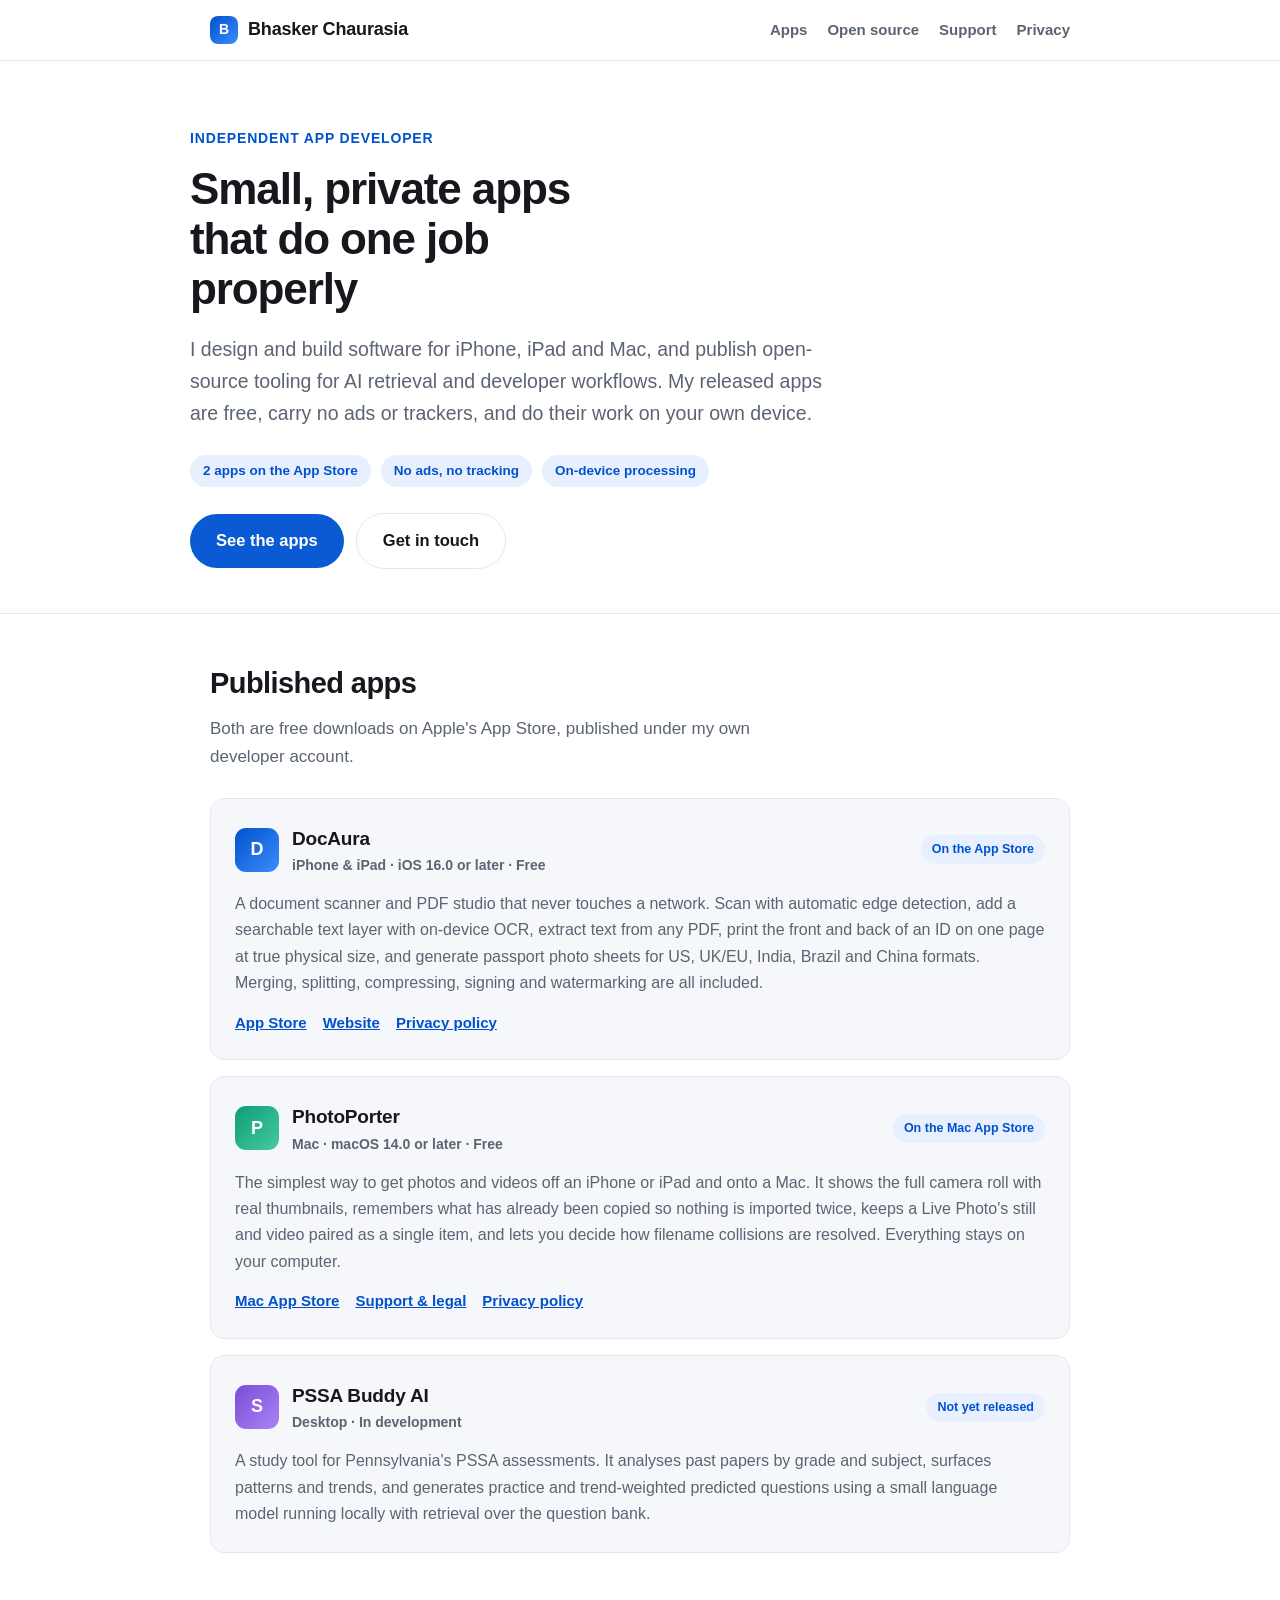
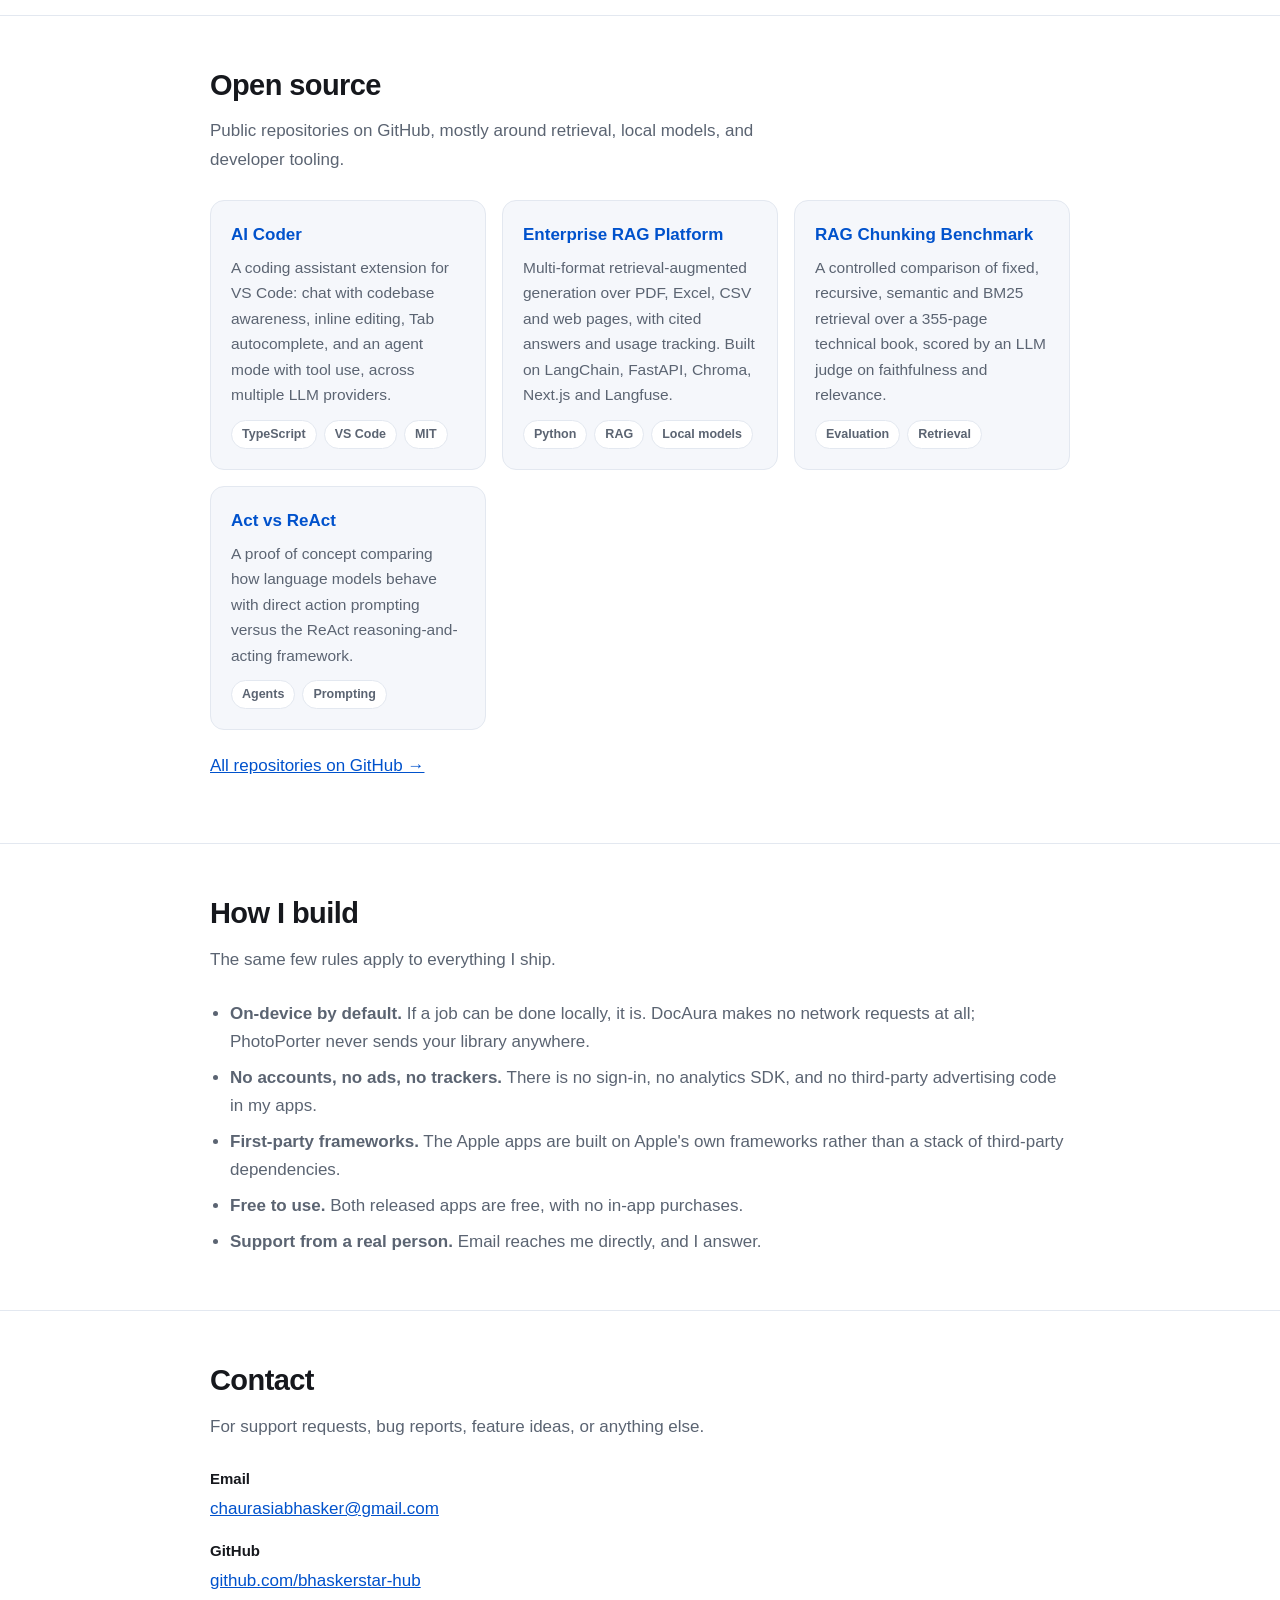
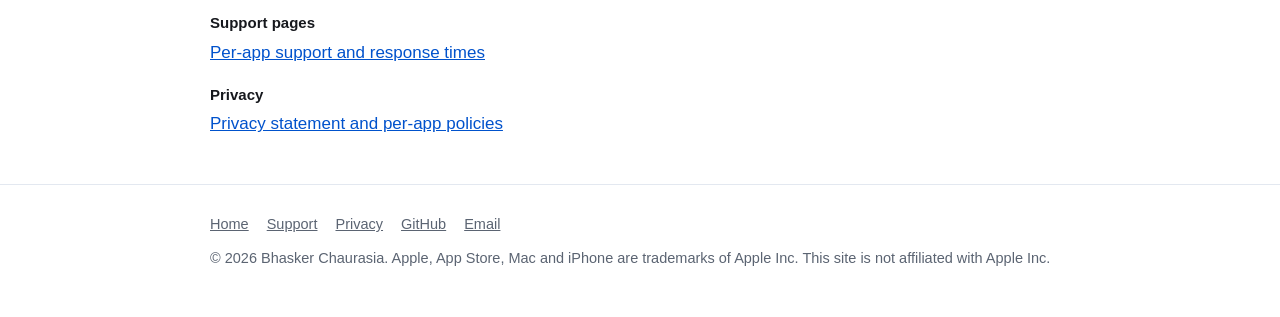
==== index.html @ 15422fc3 "Developer site: apps, open source, support and privacy" ====
<!DOCTYPE html>
<html lang="en">
<head>
<meta charset="utf-8">
<meta name="viewport" content="width=device-width, initial-scale=1">
<title>Bhasker Chaurasia — App Developer</title>
<meta name="description" content="Independent app developer. I build privacy-first, offline-first apps for iPhone, iPad and Mac — including DocAura and PhotoPorter — plus open-source AI and retrieval tooling.">
<link rel="canonical" href="https://bhaskerstar-hub.github.io/">
<meta name="theme-color" content="#0052cc">

<meta property="og:type" content="website">
<meta property="og:site_name" content="Bhasker Chaurasia">
<meta property="og:title" content="Bhasker Chaurasia — App Developer">
<meta property="og:description" content="Privacy-first, offline-first apps for iPhone, iPad and Mac, plus open-source AI and retrieval tooling.">
<meta property="og:url" content="https://bhaskerstar-hub.github.io/">
<meta name="twitter:card" content="summary">

<link rel="stylesheet" href="style.css">

<script type="application/ld+json">
{
  "@context": "https://schema.org",
  "@type": "Person",
  "name": "Bhasker Chaurasia",
  "url": "https://bhaskerstar-hub.github.io/",
  "email": "mailto:chaurasiabhasker@gmail.com",
  "jobTitle": "Independent App Developer",
  "sameAs": ["https://github.com/bhaskerstar-hub"],
  "owns": [
    { "@type": "SoftwareApplication", "name": "DocAura", "operatingSystem": "iOS 16.0 or later", "applicationCategory": "ProductivityApplication", "url": "https://apps.apple.com/app/id6792424481" },
    { "@type": "SoftwareApplication", "name": "PhotoPorter", "operatingSystem": "macOS 14.0 or later", "applicationCategory": "UtilitiesApplication", "url": "https://apps.apple.com/app/id6794421732" }
  ]
}
</script>
</head>
<body>

<header class="site">
  <div class="wrap">
    <a class="brand" href="./"><span class="mark">B</span> Bhasker Chaurasia</a>
    <nav class="site">
      <a href="#apps">Apps</a>
      <a href="#opensource">Open source</a>
      <a href="support.html">Support</a>
      <a href="privacy.html">Privacy</a>
    </nav>
  </div>
</header>

<main>

<div class="hero wrap">
  <p class="eyebrow">Independent app developer</p>
  <h1>Small, private apps that do one job properly</h1>
  <p class="lede">
    I design and build software for iPhone, iPad and Mac, and publish open-source
    tooling for AI retrieval and developer workflows. My released apps are free,
    carry no ads or trackers, and do their work on your own device.
  </p>
  <div class="badges">
    <span class="badge">2 apps on the App Store</span>
    <span class="badge">No ads, no tracking</span>
    <span class="badge">On-device processing</span>
  </div>
  <div class="cta-row">
    <a class="cta" href="#apps">See the apps</a>
    <a class="cta ghost" href="mailto:chaurasiabhasker@gmail.com">Get in touch</a>
  </div>
</div>

<section id="apps">
  <div class="wrap">
    <h2>Published apps</h2>
    <p class="sub">Both are free downloads on Apple's App Store, published under my own developer account.</p>

    <div class="app">
      <div class="app-head">
        <span class="app-icon doc">D</span>
        <div>
          <h3>DocAura</h3>
          <div class="platform">iPhone &amp; iPad · iOS 16.0 or later · Free</div>
        </div>
        <span class="status">On the App Store</span>
      </div>
      <p>
        A document scanner and PDF studio that never touches a network. Scan with automatic
        edge detection, add a searchable text layer with on-device OCR, extract text from any
        PDF, print the front and back of an ID on one page at true physical size, and generate
        passport photo sheets for US, UK/EU, India, Brazil and China formats. Merging,
        splitting, compressing, signing and watermarking are all included.
      </p>
      <div class="links">
        <a href="https://apps.apple.com/app/id6792424481">App Store</a>
        <a href="https://bhaskerstar-hub.github.io/docaura/">Website</a>
        <a href="https://bhaskerstar-hub.github.io/docaura/privacy.html">Privacy policy</a>
      </div>
    </div>

    <div class="app">
      <div class="app-head">
        <span class="app-icon pp">P</span>
        <div>
          <h3>PhotoPorter</h3>
          <div class="platform">Mac · macOS 14.0 or later · Free</div>
        </div>
        <span class="status">On the Mac App Store</span>
      </div>
      <p>
        The simplest way to get photos and videos off an iPhone or iPad and onto a Mac.
        It shows the full camera roll with real thumbnails, remembers what has already been
        copied so nothing is imported twice, keeps a Live Photo's still and video paired as a
        single item, and lets you decide how filename collisions are resolved. Everything
        stays on your computer.
      </p>
      <div class="links">
        <a href="https://apps.apple.com/app/id6794421732">Mac App Store</a>
        <a href="https://bhaskerstar-hub.github.io/photoporter-legal/">Support &amp; legal</a>
        <a href="https://bhaskerstar-hub.github.io/photoporter-legal/privacy.html">Privacy policy</a>
      </div>
    </div>

    <div class="app">
      <div class="app-head">
        <span class="app-icon pssa">S</span>
        <div>
          <h3>PSSA Buddy AI</h3>
          <div class="platform">Desktop · In development</div>
        </div>
        <span class="status">Not yet released</span>
      </div>
      <p>
        A study tool for Pennsylvania's PSSA assessments. It analyses past papers by grade and
        subject, surfaces patterns and trends, and generates practice and trend-weighted
        predicted questions using a small language model running locally with retrieval over
        the question bank.
      </p>
    </div>
  </div>
</section>

<section id="opensource">
  <div class="wrap">
    <h2>Open source</h2>
    <p class="sub">Public repositories on GitHub, mostly around retrieval, local models, and developer tooling.</p>
    <div class="grid">
      <div class="card">
        <h3><a href="https://github.com/bhaskerstar-hub/ai-coder">AI Coder</a></h3>
        <p>A coding assistant extension for VS Code: chat with codebase awareness, inline editing, Tab autocomplete, and an agent mode with tool use, across multiple LLM providers.</p>
        <div class="tags"><span class="tag">TypeScript</span><span class="tag">VS Code</span><span class="tag">MIT</span></div>
      </div>
      <div class="card">
        <h3><a href="https://github.com/bhaskerstar-hub/localLLM-RAG-NoAPIKeys">Enterprise RAG Platform</a></h3>
        <p>Multi-format retrieval-augmented generation over PDF, Excel, CSV and web pages, with cited answers and usage tracking. Built on LangChain, FastAPI, Chroma, Next.js and Langfuse.</p>
        <div class="tags"><span class="tag">Python</span><span class="tag">RAG</span><span class="tag">Local models</span></div>
      </div>
      <div class="card">
        <h3><a href="https://github.com/bhaskerstar-hub/chunking">RAG Chunking Benchmark</a></h3>
        <p>A controlled comparison of fixed, recursive, semantic and BM25 retrieval over a 355-page technical book, scored by an LLM judge on faithfulness and relevance.</p>
        <div class="tags"><span class="tag">Evaluation</span><span class="tag">Retrieval</span></div>
      </div>
      <div class="card">
        <h3><a href="https://github.com/bhaskerstar-hub/act-Vs-reAct-llms">Act vs ReAct</a></h3>
        <p>A proof of concept comparing how language models behave with direct action prompting versus the ReAct reasoning-and-acting framework.</p>
        <div class="tags"><span class="tag">Agents</span><span class="tag">Prompting</span></div>
      </div>
    </div>
    <p style="margin-top:22px"><a href="https://github.com/bhaskerstar-hub">All repositories on GitHub →</a></p>
  </div>
</section>

<section id="approach">
  <div class="wrap">
    <h2>How I build</h2>
    <p class="sub">The same few rules apply to everything I ship.</p>
    <ul class="plain">
      <li><strong>On-device by default.</strong> If a job can be done locally, it is. DocAura makes no network requests at all; PhotoPorter never sends your library anywhere.</li>
      <li><strong>No accounts, no ads, no trackers.</strong> There is no sign-in, no analytics SDK, and no third-party advertising code in my apps.</li>
      <li><strong>First-party frameworks.</strong> The Apple apps are built on Apple's own frameworks rather than a stack of third-party dependencies.</li>
      <li><strong>Free to use.</strong> Both released apps are free, with no in-app purchases.</li>
      <li><strong>Support from a real person.</strong> Email reaches me directly, and I answer.</li>
    </ul>
  </div>
</section>

<section id="contact">
  <div class="wrap">
    <h2>Contact</h2>
    <p class="sub">For support requests, bug reports, feature ideas, or anything else.</p>
    <dl class="contact">
      <dt>Email</dt>
      <dd><a href="mailto:chaurasiabhasker@gmail.com">chaurasiabhasker@gmail.com</a></dd>
      <dt>GitHub</dt>
      <dd><a href="https://github.com/bhaskerstar-hub">github.com/bhaskerstar-hub</a></dd>
      <dt>Support pages</dt>
      <dd><a href="support.html">Per-app support and response times</a></dd>
      <dt>Privacy</dt>
      <dd><a href="privacy.html">Privacy statement and per-app policies</a></dd>
    </dl>
  </div>
</section>

</main>

<footer class="site">
  <div class="wrap">
    <div class="row">
      <a href="./">Home</a>
      <a href="support.html">Support</a>
      <a href="privacy.html">Privacy</a>
      <a href="https://github.com/bhaskerstar-hub">GitHub</a>
      <a href="mailto:chaurasiabhasker@gmail.com">Email</a>
    </div>
    <div>© 2026 Bhasker Chaurasia. Apple, App Store, Mac and iPhone are trademarks of Apple Inc. This site is not affiliated with Apple Inc.</div>
  </div>
</footer>

</body>
</html>
---- style.css ----
:root {
  --bg: #ffffff;
  --surface: #f5f7fb;
  --border: #e3e8f0;
  --text: #16181d;
  --muted: #5b6472;
  --accent: #0052cc;
  --accent-soft: #e8f0ff;
  --radius: 14px;
  --maxw: 900px;
}

@media (prefers-color-scheme: dark) {
  :root {
    --bg: #0f1115;
    --surface: #171a21;
    --border: #262b35;
    --text: #eef1f6;
    --muted: #a3acbb;
    --accent: #6ea8ff;
    --accent-soft: #16233a;
  }
}

* { box-sizing: border-box; }

html { -webkit-text-size-adjust: 100%; scroll-behavior: smooth; }

body {
  margin: 0;
  padding: 0;
  background: var(--bg);
  color: var(--text);
  font: 17px/1.65 -apple-system, BlinkMacSystemFont, "Segoe UI", Roboto,
        "Helvetica Neue", Arial, sans-serif;
}

.wrap {
  max-width: var(--maxw);
  margin: 0 auto;
  padding: 0 20px;
}

/* Header */
header.site {
  border-bottom: 1px solid var(--border);
  position: sticky;
  top: 0;
  background: color-mix(in srgb, var(--bg) 92%, transparent);
  backdrop-filter: saturate(180%) blur(12px);
  z-index: 10;
}

header.site .wrap {
  display: flex;
  align-items: center;
  gap: 16px;
  min-height: 60px;
}

.brand {
  display: flex;
  align-items: center;
  gap: 10px;
  font-weight: 800;
  font-size: 18px;
  letter-spacing: -0.01em;
  color: var(--text);
  text-decoration: none;
}

.brand .mark {
  width: 28px;
  height: 28px;
  border-radius: 8px;
  background: linear-gradient(135deg, #0052cc, #3d8bff);
  display: grid;
  place-items: center;
  color: #fff;
  font-size: 14px;
  font-weight: 800;
}

nav.site { margin-left: auto; display: flex; gap: 20px; }

nav.site a {
  color: var(--muted);
  text-decoration: none;
  font-size: 15px;
  font-weight: 600;
}

nav.site a:hover { color: var(--accent); }

/* Hero */
.hero { padding: 66px 0 44px; }

.hero .eyebrow {
  color: var(--accent);
  font-weight: 700;
  font-size: 14px;
  letter-spacing: 0.06em;
  text-transform: uppercase;
  margin: 0 0 14px;
}

.hero h1 {
  font-size: clamp(30px, 5.2vw, 44px);
  line-height: 1.14;
  letter-spacing: -0.025em;
  margin: 0 0 18px;
  font-weight: 800;
  max-width: 18ch;
}

.hero p.lede {
  font-size: clamp(17px, 2.2vw, 19.5px);
  color: var(--muted);
  max-width: 60ch;
  margin: 0 0 26px;
}

.badges { display: flex; gap: 10px; flex-wrap: wrap; margin-bottom: 26px; }

.badge {
  background: var(--accent-soft);
  color: var(--accent);
  border-radius: 999px;
  padding: 5px 13px;
  font-size: 13.5px;
  font-weight: 700;
}

main a { color: var(--accent); }

.cta-row { display: flex; gap: 12px; flex-wrap: wrap; align-items: center; }

.cta {
  display: inline-flex;
  align-items: center;
  gap: 9px;
  background: #0a5bd3;
  color: #fff !important;
  text-decoration: none;
  font-weight: 700;
  padding: 13px 26px;
  border-radius: 999px;
  font-size: 16.5px;
}

.cta:hover { opacity: 0.9; }

.cta.ghost {
  background: transparent;
  color: var(--text) !important;
  border: 1px solid var(--border);
}

/* Sections */
section { padding: 46px 0; border-top: 1px solid var(--border); }

section h2 {
  font-size: clamp(23px, 3.4vw, 29px);
  letter-spacing: -0.02em;
  margin: 0 0 8px;
  font-weight: 800;
}

section > .wrap > p.sub { color: var(--muted); margin: 0 0 26px; max-width: 62ch; }

/* App entries */
.app {
  background: var(--surface);
  border: 1px solid var(--border);
  border-radius: var(--radius);
  padding: 24px;
  margin-bottom: 16px;
}

.app-head { display: flex; align-items: center; gap: 13px; flex-wrap: wrap; }

.app-icon {
  width: 44px;
  height: 44px;
  border-radius: 11px;
  display: grid;
  place-items: center;
  color: #fff;
  font-weight: 800;
  font-size: 18px;
  flex: 0 0 auto;
}

.app-icon.doc { background: linear-gradient(135deg, #0052cc, #3d8bff); }
.app-icon.pp { background: linear-gradient(135deg, #0f9d76, #46c9a2); }
.app-icon.pssa { background: linear-gradient(135deg, #7a4dd6, #a983f5); }

.app h3 { margin: 0; font-size: 19px; font-weight: 800; letter-spacing: -0.01em; }

.app .platform { color: var(--muted); font-size: 14px; font-weight: 600; }

.app .status {
  margin-left: auto;
  font-size: 12.5px;
  font-weight: 700;
  padding: 4px 11px;
  border-radius: 999px;
  background: var(--accent-soft);
  color: var(--accent);
}

.app p { color: var(--muted); font-size: 16px; margin: 14px 0 0; }

.app .links { display: flex; gap: 16px; flex-wrap: wrap; margin-top: 14px; font-size: 15px; font-weight: 600; }

/* Card grid */
.grid {
  display: grid;
  grid-template-columns: repeat(auto-fit, minmax(250px, 1fr));
  gap: 16px;
}

.card {
  background: var(--surface);
  border: 1px solid var(--border);
  border-radius: var(--radius);
  padding: 20px;
}

.card h3 { margin: 0 0 6px; font-size: 17px; font-weight: 700; }
.card h3 a { text-decoration: none; }
.card h3 a:hover { text-decoration: underline; }
.card p { margin: 0; color: var(--muted); font-size: 15.5px; }

.tags { display: flex; gap: 7px; flex-wrap: wrap; margin-top: 12px; }

.tag {
  font-size: 12.5px;
  font-weight: 600;
  color: var(--muted);
  border: 1px solid var(--border);
  border-radius: 999px;
  padding: 3px 10px;
  background: var(--bg);
}

ul.plain { padding-left: 20px; margin: 0; color: var(--muted); }
ul.plain li { margin-bottom: 8px; }

dl.contact { margin: 0; }
dl.contact dt { font-weight: 700; margin-top: 16px; font-size: 15px; }
dl.contact dt:first-child { margin-top: 0; }
dl.contact dd { margin: 3px 0 0; color: var(--muted); }

/* Prose pages */
.prose { padding: 42px 0 60px; }
.prose h1 { font-size: clamp(27px, 4.4vw, 36px); letter-spacing: -0.02em; margin: 0 0 6px; }
.prose h2 { font-size: 20px; margin: 34px 0 8px; letter-spacing: -0.01em; }
.prose h3 { font-size: 17px; margin: 24px 0 6px; }
.prose .updated { color: var(--muted); font-size: 15px; margin: 0 0 24px; }
.prose ul { padding-left: 22px; }
.prose li { margin-bottom: 9px; }
.prose strong { font-weight: 700; }

/* Footer */
footer.site {
  border-top: 1px solid var(--border);
  padding: 28px 0 46px;
  color: var(--muted);
  font-size: 14.5px;
}

footer.site a { color: var(--muted); }
footer.site .row { display: flex; gap: 18px; flex-wrap: wrap; margin-bottom: 10px; }

@media (max-width: 560px) {
  .hero { padding: 44px 0 30px; }
  nav.site { gap: 14px; }
  nav.site a { font-size: 14px; }
  .app .status { margin-left: 0; }
}
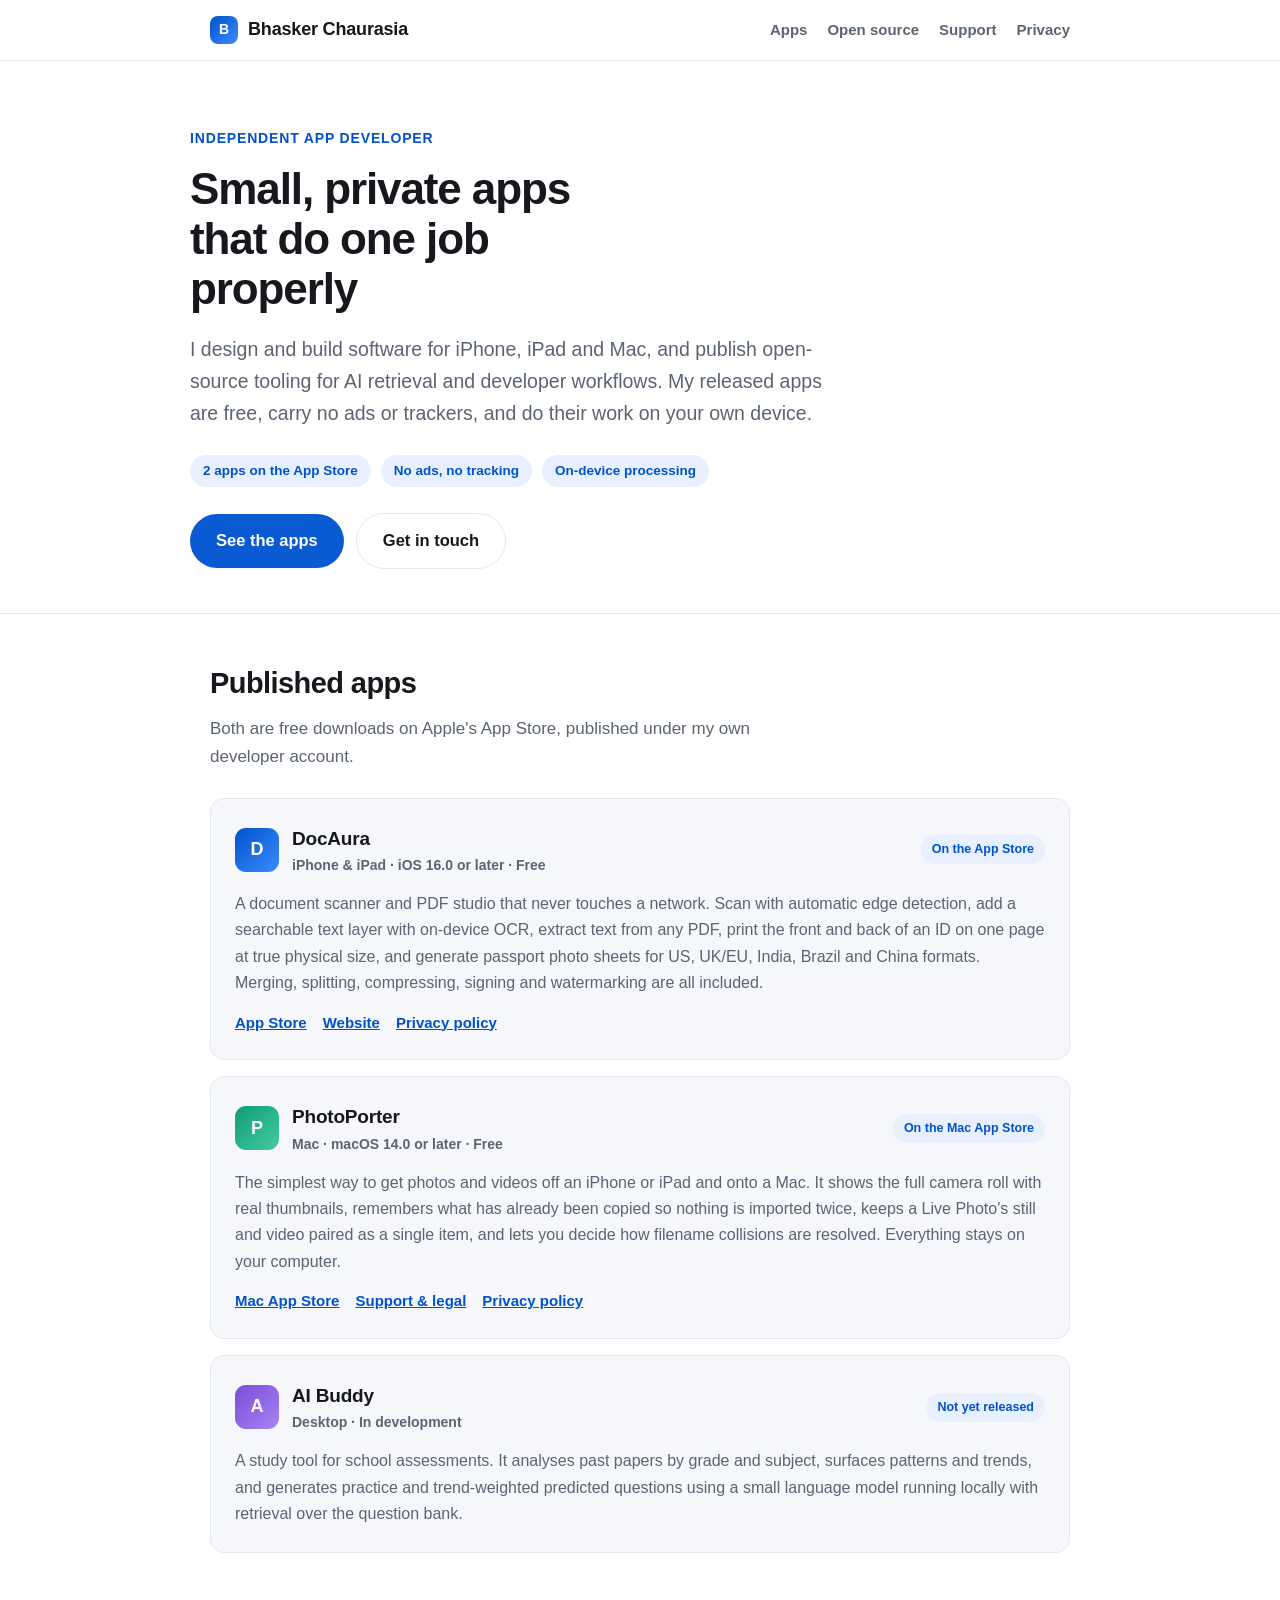
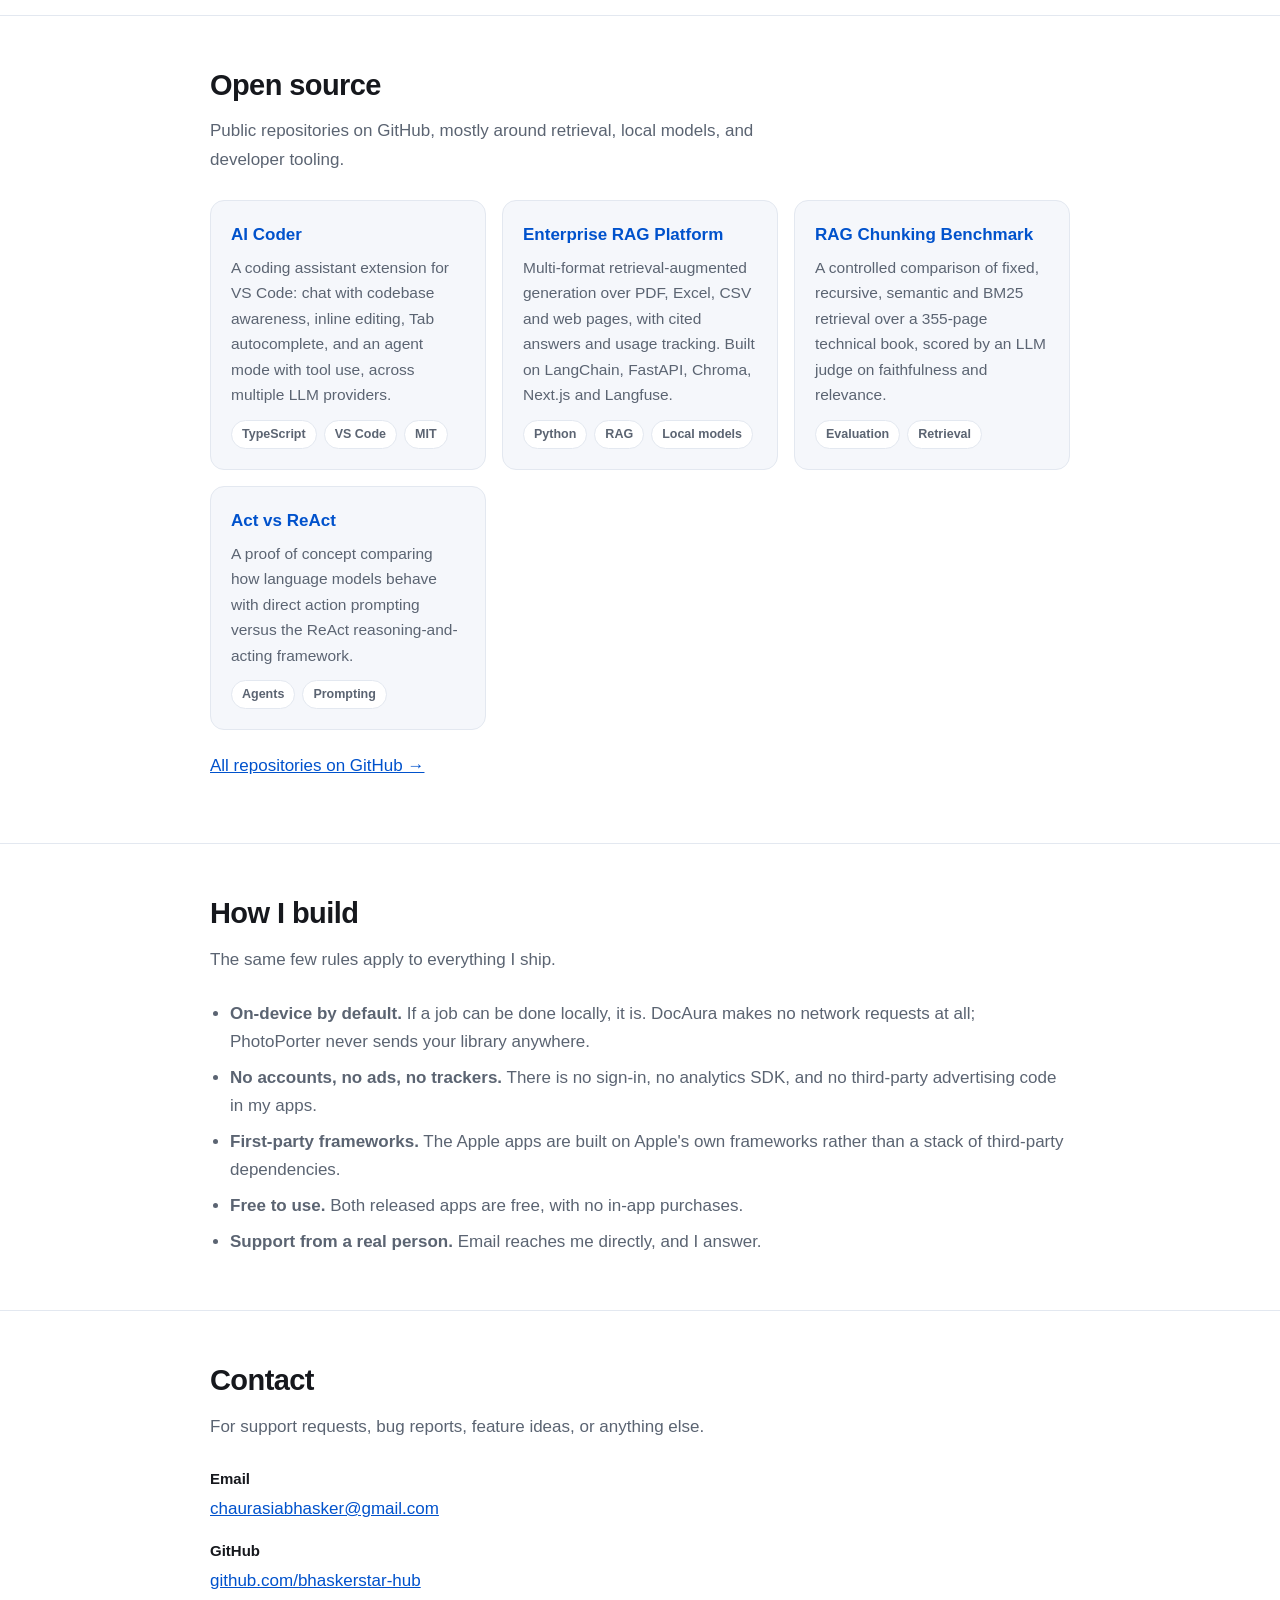
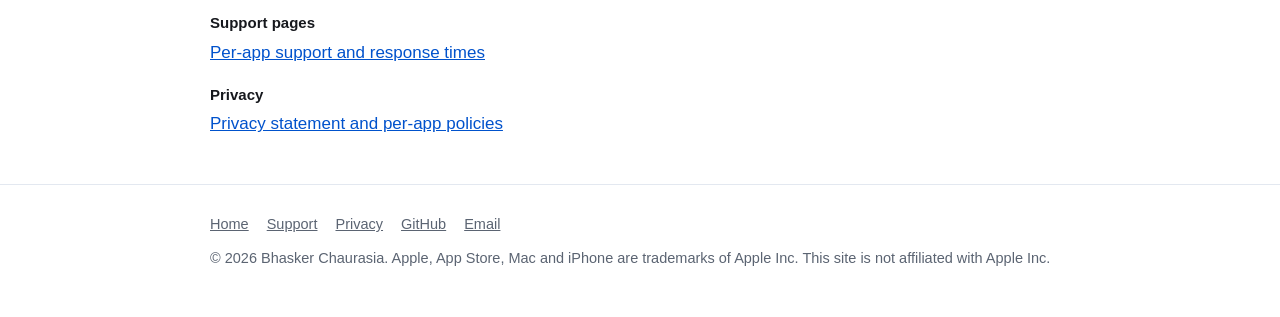
==== commit bd171cee: "Rename PSSA Buddy AI to AI Buddy" ====
--- a/index.html
+++ b/index.html
@@ -121,15 +121,15 @@
 
     <div class="app">
       <div class="app-head">
-        <span class="app-icon pssa">S</span>
+        <span class="app-icon buddy">A</span>
         <div>
-          <h3>PSSA Buddy AI</h3>
+          <h3>AI Buddy</h3>
           <div class="platform">Desktop · In development</div>
         </div>
         <span class="status">Not yet released</span>
       </div>
       <p>
-        A study tool for Pennsylvania's PSSA assessments. It analyses past papers by grade and
+        A study tool for school assessments. It analyses past papers by grade and
         subject, surfaces patterns and trends, and generates practice and trend-weighted
         predicted questions using a small language model running locally with retrieval over
         the question bank.
--- a/style.css
+++ b/style.css
@@ -193,7 +193,7 @@
 
 .app-icon.doc { background: linear-gradient(135deg, #0052cc, #3d8bff); }
 .app-icon.pp { background: linear-gradient(135deg, #0f9d76, #46c9a2); }
-.app-icon.pssa { background: linear-gradient(135deg, #7a4dd6, #a983f5); }
+.app-icon.buddy { background: linear-gradient(135deg, #7a4dd6, #a983f5); }
 
 .app h3 { margin: 0; font-size: 19px; font-weight: 800; letter-spacing: -0.01em; }
 
